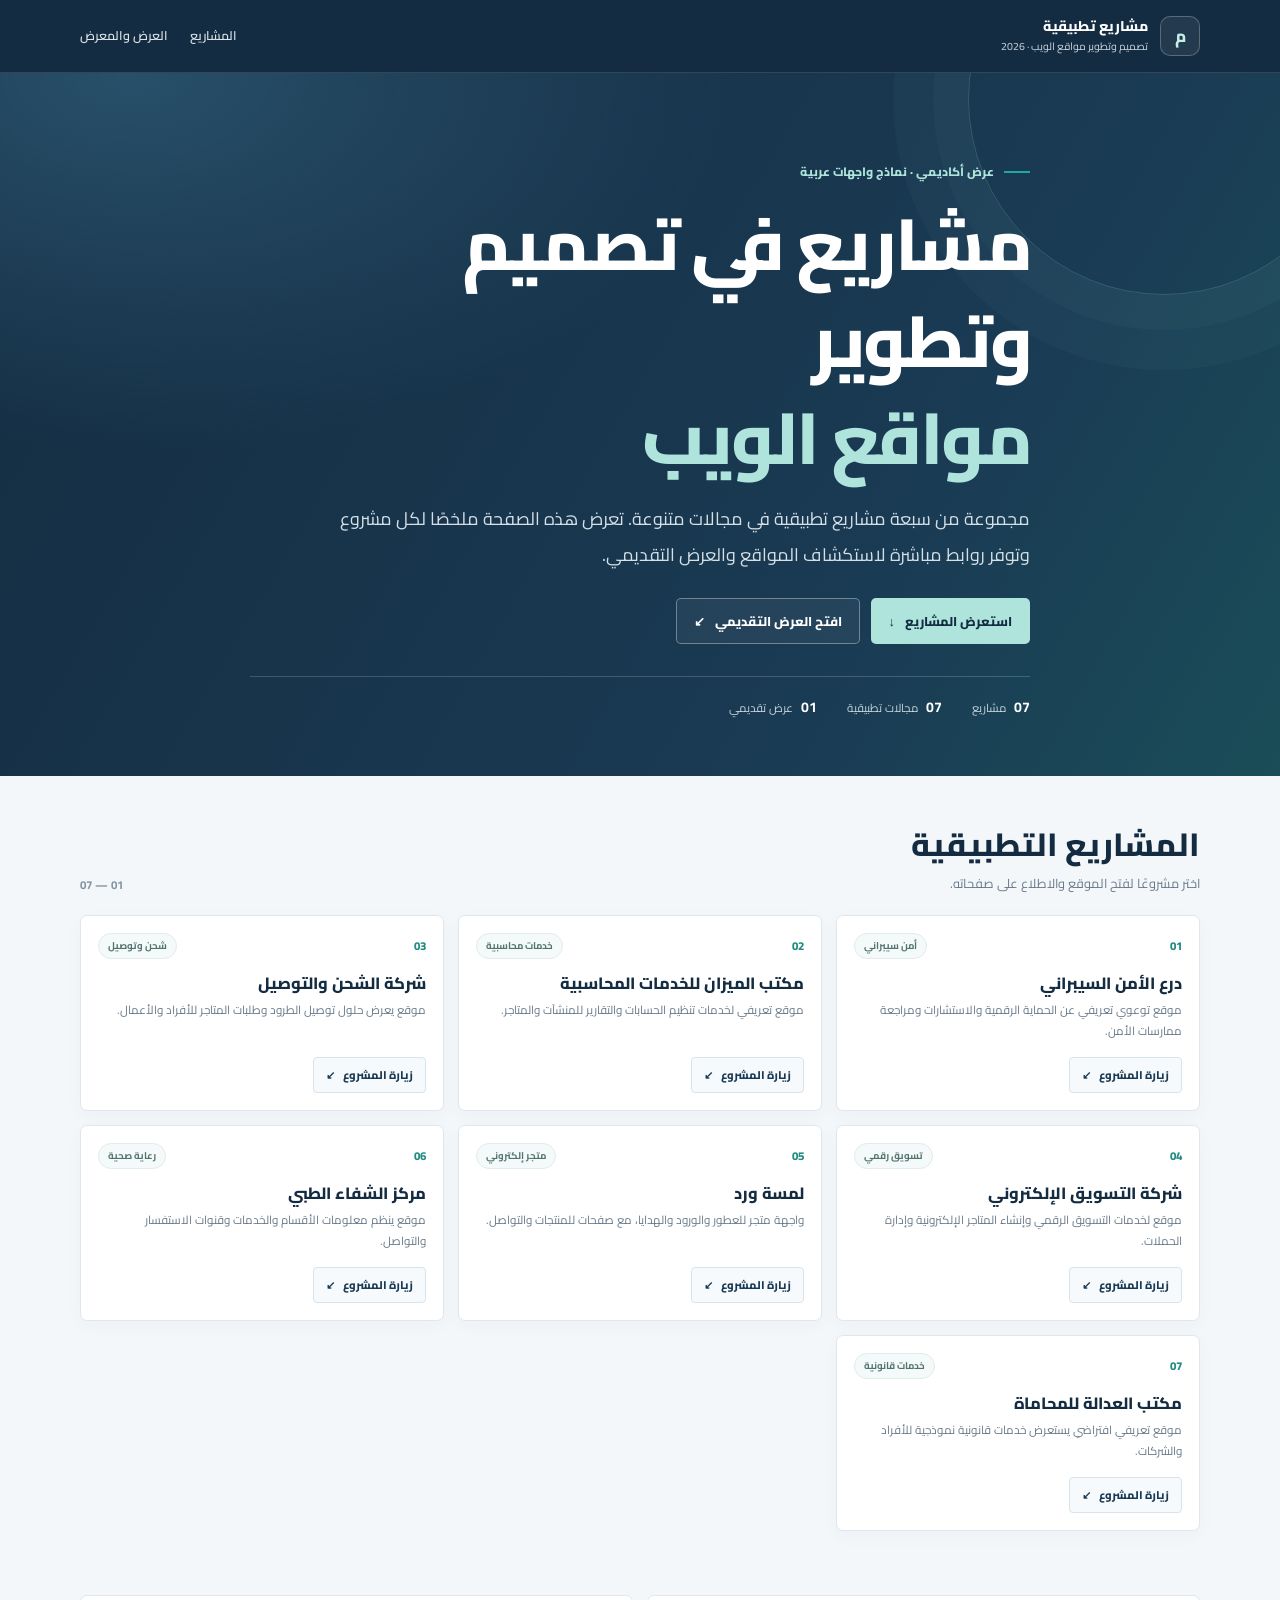
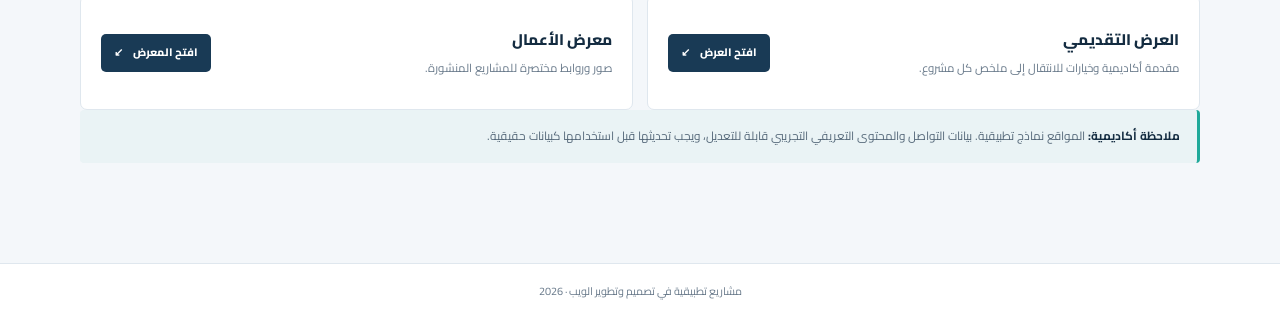
==== index.html @ 36007741 "Add files via upload new project" ====
<!doctype html>
<html lang="ar" dir="rtl">
<head>
  <meta charset="utf-8">
  <meta name="viewport" content="width=device-width, initial-scale=1">
  <meta name="theme-color" content="#142c41">
  <meta name="description" content="عرض أكاديمي لمجموعة مشاريع تطبيقية في تصميم وتطوير مواقع الويب باللغة العربية.">
  <title>مشاريع تصميم وتطوير الويب | معرض أكاديمي</title>
  <link rel="preconnect" href="https://fonts.googleapis.com">
  <link rel="preconnect" href="https://fonts.gstatic.com" crossorigin>
  <link href="https://fonts.googleapis.com/css2?family=Cairo:wght@400;500;600;700;800&display=swap" rel="stylesheet">
  <style>
    :root {
      color-scheme: light;
      --navy: #142c41;
      --blue: #193a55;
      --teal: #20a99a;
      --paper: #f4f7fa;
      --ink: #203246;
      --muted: #68798a;
      --line: #dfe7ee;
      --font: "Cairo", Tahoma, Arial, sans-serif;
    }

    * { box-sizing: border-box; }
    html { scroll-behavior: smooth; }
    body { min-width: 320px; margin: 0; color: var(--ink); background: var(--paper); font-family: var(--font); line-height: 1.8; }
    a { color: inherit; text-decoration: none; }
    .container { width: min(1120px, calc(100% - 40px)); margin-inline: auto; }

    .topbar { border-block-end: 1px solid rgb(255 255 255 / 12%); background: var(--navy); }
    .topbar-inner { display: flex; min-height: 72px; align-items: center; justify-content: space-between; gap: 20px; }
    .identity { display: flex; align-items: center; gap: 12px; color: #fff; }
    .identity-mark { display: grid; width: 40px; height: 40px; place-items: center; border: 1px solid rgb(255 255 255 / 24%); border-radius: 10px; color: #c5eee7; background: rgb(255 255 255 / 7%); font-size: 1.05rem; font-weight: 800; }
    .identity-text { display: grid; font-size: .88rem; font-weight: 800; line-height: 1.35; }
    .identity-text small { color: #bdcbd6; font-size: .66rem; font-weight: 500; }
    .top-nav { display: flex; align-items: center; gap: 22px; color: #dbe4ea; font-size: .78rem; font-weight: 600; }
    .top-nav a:hover { color: #9de2d8; }

    .hero { position: relative; overflow: hidden; padding-block: clamp(48px, 8vw, 88px) 56px; color: #fff; background: radial-gradient(ellipse at 10% 0%, #28506a 0, transparent 38%), linear-gradient(120deg, #142c41, #1a3b54 70%, #1a4d58); }
    .hero::after { position: absolute; inset-block-start: -170px; inset-inline-start: -80px; width: 390px; height: 390px; border: 1px solid rgb(164 224 215 / 20%); border-radius: 50%; box-shadow: 0 0 0 35px rgb(164 224 215 / 3%), 0 0 0 75px rgb(164 224 215 / 3%); content: ""; pointer-events: none; }
    .hero-content { position: relative; z-index: 1; max-width: 780px; }
    .eyebrow { display: flex; align-items: center; gap: 10px; margin: 0 0 12px; color: #aee4dc; font-size: .76rem; font-weight: 800; }
    .eyebrow::before { width: 26px; height: 2px; background: var(--teal); content: ""; }
    h1 { max-width: 17ch; margin: 0; color: #fff; font-size: clamp(2.2rem, 6vw, 4.5rem); font-weight: 800; letter-spacing: -.035em; line-height: 1.35; }
    h1 span { color: #aee4dc; }
    .hero-description { max-width: 700px; margin: 15px 0 0; color: #d5e0e7; font-size: clamp(.95rem, 1.5vw, 1.12rem); line-height: 2; }
    .hero-actions { display: flex; flex-wrap: wrap; gap: 11px; margin-block-start: 25px; }
    .button { display: inline-flex; min-height: 46px; align-items: center; justify-content: center; gap: 10px; padding: 9px 17px; border: 1px solid transparent; border-radius: 5px; font-size: .8rem; font-weight: 800; transition: transform 160ms ease, background-color 160ms ease, border-color 160ms ease; }
    .button:hover { transform: translateY(-2px); }
    .button-primary { color: var(--navy); background: #aee4dc; }
    .button-primary:hover { background: #c9f0eb; }
    .button-outline { border-color: rgb(255 255 255 / 35%); color: #fff; background: rgb(255 255 255 / 5%); }
    .button-outline:hover { border-color: #aee4dc; background: rgb(255 255 255 / 10%); }
    .hero-facts { display: flex; flex-wrap: wrap; gap: 10px 30px; margin-block-start: 32px; padding-block-start: 18px; border-block-start: 1px solid rgb(255 255 255 / 18%); color: #c7d5de; font-size: .72rem; }
    .hero-facts strong { margin-inline-end: 5px; color: #fff; font-size: .88rem; }

    .section { padding-block: 46px 64px; }
    .section-heading { display: flex; align-items: end; justify-content: space-between; gap: 20px; margin-block-end: 20px; }
    .section-heading h2 { margin: 0; color: var(--navy); font-size: clamp(1.45rem, 3vw, 2rem); font-weight: 800; line-height: 1.4; }
    .section-heading p { margin: 5px 0 0; color: var(--muted); font-size: .8rem; }
    .section-index { color: #8292a0; font-size: .72rem; font-weight: 700; white-space: nowrap; }
    .project-grid { display: grid; grid-template-columns: repeat(3, minmax(0, 1fr)); gap: 14px; }
    .project-card { display: flex; min-height: 176px; flex-direction: column; padding: 17px; border: 1px solid var(--line); border-radius: 7px; background: #fff; box-shadow: 0 5px 18px rgb(20 44 65 / 3%); transition: transform 180ms ease, box-shadow 180ms ease, border-color 180ms ease; }
    .project-card:hover { transform: translateY(-3px); border-color: #b9d8d4; box-shadow: 0 12px 26px rgb(20 44 65 / 9%); }
    .project-meta { display: flex; align-items: center; justify-content: space-between; gap: 10px; }
    .project-number { color: #238c81; font-size: .72rem; font-variant-numeric: tabular-nums; font-weight: 800; }
    .project-type { padding: 3px 9px; border: 1px solid #e2eceb; border-radius: 999px; color: #52746f; background: #f4faf9; font-size: .61rem; font-weight: 700; }
    .project-card h3 { margin: 12px 0 4px; color: var(--navy); font-size: 1.02rem; font-weight: 800; line-height: 1.55; }
    .project-card p { flex: 1; margin: 0 0 15px; color: var(--muted); font-size: .73rem; line-height: 1.8; }
    .project-link { display: inline-flex; min-height: 36px; align-items: center; justify-content: center; gap: 8px; align-self: flex-start; padding: 6px 12px; border: 1px solid #d7e4eb; border-radius: 4px; color: var(--blue); background: #f7fafc; font-size: .7rem; font-weight: 800; transition: color 160ms ease, background-color 160ms ease, border-color 160ms ease; }
    .project-link:hover { border-color: var(--blue); color: #fff; background: var(--blue); }

    .resources { padding-block: 0 58px; }
    .resource-grid { display: grid; grid-template-columns: repeat(2, minmax(0, 1fr)); gap: 14px; }
    .resource-card { display: flex; min-height: 115px; align-items: center; justify-content: space-between; gap: 18px; padding: 18px 20px; border: 1px solid var(--line); border-radius: 7px; background: #fff; }
    .resource-card h3 { margin: 0; color: var(--navy); font-size: .96rem; font-weight: 800; }
    .resource-card p { margin: 4px 0 0; color: var(--muted); font-size: .72rem; }
    .resource-card .button { min-height: 38px; flex: 0 0 auto; padding: 7px 12px; color: #fff; background: var(--blue); font-size: .68rem; }
    .resource-card .button:hover { background: var(--navy); }

    .academic-note { margin-block-end: 42px; padding: 15px 17px; border-inline-start: 3px solid var(--teal); border-radius: 4px; color: #556879; background: #eaf3f5; font-size: .74rem; line-height: 1.9; }
    .academic-note strong { color: var(--navy); }
    footer { padding-block: 18px; border-block-start: 1px solid var(--line); color: var(--muted); background: #fff; font-size: .68rem; text-align: center; }

    a:focus-visible { outline: 3px solid #24a999; outline-offset: 3px; }
    @media (max-width: 850px) { .project-grid { grid-template-columns: repeat(2, minmax(0, 1fr)); } }
    @media (max-width: 600px) {
      .container { width: calc(100% - 30px); }
      .topbar-inner { min-height: 64px; }
      .top-nav { gap: 12px; font-size: .68rem; }
      .top-nav a:first-child { display: none; }
      .hero { padding-block: 42px 40px; }
      .hero::after { width: 260px; height: 260px; inset-block-start: -130px; }
      .hero-actions { display: grid; grid-template-columns: 1fr 1fr; }
      .button { padding-inline: 10px; font-size: .72rem; }
      .hero-facts { gap: 8px 18px; }
      .section { padding-block: 34px 44px; }
      .section-heading { align-items: start; flex-direction: column; gap: 6px; }
      .project-grid { grid-template-columns: minmax(0, 1fr); gap: 10px; }
      .project-card { min-height: 0; }
      .project-card p { margin-block-end: 12px; }
      .resource-grid { grid-template-columns: minmax(0, 1fr); }
      .resource-card { align-items: flex-start; flex-direction: column; }
    }
    @media (prefers-reduced-motion: reduce) { *, *::before, *::after { scroll-behavior: auto !important; transition-duration: .01ms !important; } }
  </style>
</head>
<body>
  <header class="topbar">
    <div class="container topbar-inner">
      <a class="identity" href="./index.html" aria-label="الصفحة الرئيسية للمشاريع">
        <span class="identity-mark" aria-hidden="true">م</span>
        <span class="identity-text">مشاريع تطبيقية<span><small>تصميم وتطوير مواقع الويب · 2026</small></span></span>
      </a>
      <nav class="top-nav" aria-label="التنقل الرئيسي">
        <a href="#projects">المشاريع</a>
        <a href="#resources">العرض والمعرض</a>
      </nav>
    </div>
  </header>

  <main>
    <section class="hero">
      <div class="container hero-content">
        <p class="eyebrow">عرض أكاديمي · نماذج واجهات عربية</p>
        <h1>مشاريع في تصميم وتطوير<br><span>مواقع الويب</span></h1>
        <p class="hero-description">مجموعة من سبعة مشاريع تطبيقية في مجالات متنوعة. تعرض هذه الصفحة ملخصًا لكل مشروع وتوفر روابط مباشرة لاستكشاف المواقع والعرض التقديمي.</p>
        <div class="hero-actions">
          <a class="button button-primary" href="#projects">استعرض المشاريع <span aria-hidden="true">↓</span></a>
          <a class="button button-outline" href="./عرض تقديمي/index.html">افتح العرض التقديمي <span aria-hidden="true">↙</span></a>
        </div>
        <div class="hero-facts" aria-label="ملخص المحتوى">
          <span><strong>07</strong> مشاريع</span>
          <span><strong>07</strong> مجالات تطبيقية</span>
          <span><strong>01</strong> عرض تقديمي</span>
        </div>
      </div>
    </section>

    <section class="section" id="projects" aria-labelledby="projects-title">
      <div class="container">
        <div class="section-heading">
          <div><h2 id="projects-title">المشاريع التطبيقية</h2><p>اختر مشروعًا لفتح الموقع والاطلاع على صفحاته.</p></div>
          <span class="section-index">01 — 07</span>
        </div>
        <div class="project-grid">
          <article class="project-card">
            <div class="project-meta"><span class="project-number">01</span><span class="project-type">أمن سيبراني</span></div>
            <h3>درع الأمن السيبراني</h3>
            <p>موقع توعوي تعريفي عن الحماية الرقمية والاستشارات ومراجعة ممارسات الأمن.</p>
            <a class="project-link" href="./cybr%20shield/index.html">زيارة المشروع <span aria-hidden="true">↙</span></a>
          </article>
          <article class="project-card">
            <div class="project-meta"><span class="project-number">02</span><span class="project-type">خدمات محاسبية</span></div>
            <h3>مكتب الميزان للخدمات المحاسبية</h3>
            <p>موقع تعريفي لخدمات تنظيم الحسابات والتقارير للمنشآت والمتاجر.</p>
            <a class="project-link" href="./اسم%20%C2%AB%D9%85%D9%83%D8%AA%D8%A8%20%D8%A7%D9%84%D9%85%D9%8A%D8%B2%D8%A7%D9%86%20%D9%84%D9%84%D8%AE%D8%AF%D9%85%D8%A7%D8%AA%20%D8%A7%D9%84%D9%85%D8%AD%D8%A7%D8%B3%D8%A8%D9%8A%D8%A9%C2%BB/index.html">زيارة المشروع <span aria-hidden="true">↙</span></a>
          </article>
          <article class="project-card">
            <div class="project-meta"><span class="project-number">03</span><span class="project-type">شحن وتوصيل</span></div>
            <h3>شركة الشحن والتوصيل</h3>
            <p>موقع يعرض حلول توصيل الطرود وطلبات المتاجر للأفراد والأعمال.</p>
            <a class="project-link" href="./شركة%20الشحن%20و%20التوصيل/index.html">زيارة المشروع <span aria-hidden="true">↙</span></a>
          </article>
          <article class="project-card">
            <div class="project-meta"><span class="project-number">04</span><span class="project-type">تسويق رقمي</span></div>
            <h3>شركة التسويق الإلكتروني</h3>
            <p>موقع لخدمات التسويق الرقمي وإنشاء المتاجر الإلكترونية وإدارة الحملات.</p>
            <a class="project-link" href="./شركة%20تسويق%20الاكتروني/index.html">زيارة المشروع <span aria-hidden="true">↙</span></a>
          </article>
          <article class="project-card">
            <div class="project-meta"><span class="project-number">05</span><span class="project-type">متجر إلكتروني</span></div>
            <h3>لمسة ورد</h3>
            <p>واجهة متجر للعطور والورود والهدايا، مع صفحات للمنتجات والتواصل.</p>
            <a class="project-link" href="./لمسة%20ورد/index.html">زيارة المشروع <span aria-hidden="true">↙</span></a>
          </article>
          <article class="project-card">
            <div class="project-meta"><span class="project-number">06</span><span class="project-type">رعاية صحية</span></div>
            <h3>مركز الشفاء الطبي</h3>
            <p>موقع ينظم معلومات الأقسام والخدمات وقنوات الاستفسار والتواصل.</p>
            <a class="project-link" href="./مركز%20الشفاء%20الطبي/index.html">زيارة المشروع <span aria-hidden="true">↙</span></a>
          </article>
          <article class="project-card">
            <div class="project-meta"><span class="project-number">07</span><span class="project-type">خدمات قانونية</span></div>
            <h3>مكتب العدالة للمحاماة</h3>
            <p>موقع تعريفي افتراضي يستعرض خدمات قانونية نموذجية للأفراد والشركات.</p>
            <a class="project-link" href="./مكتب%20العدالة%20للمحاماة%20والاستشارات%20القانونية/index.html">زيارة المشروع <span aria-hidden="true">↙</span></a>
          </article>
        </div>
      </div>
    </section>

    <section class="resources" id="resources" aria-label="موارد العرض">
      <div class="container">
        <div class="resource-grid">
          <article class="resource-card">
            <div><h3>العرض التقديمي</h3><p>مقدمة أكاديمية وخيارات للانتقال إلى ملخص كل مشروع.</p></div>
            <a class="button" href="./عرض تقديمي/index.html">افتح العرض <span aria-hidden="true">↙</span></a>
          </article>
          <article class="resource-card">
            <div><h3>معرض الأعمال</h3><p>صور وروابط مختصرة للمشاريع المنشورة.</p></div>
            <a class="button" href="./معرض%20الاعمال/index.html">افتح المعرض <span aria-hidden="true">↙</span></a>
          </article>
        </div>
        <aside class="academic-note"><strong>ملاحظة أكاديمية:</strong> المواقع نماذج تطبيقية. بيانات التواصل والمحتوى التعريفي التجريبي قابلة للتعديل، ويجب تحديثها قبل استخدامها كبيانات حقيقية.</aside>
      </div>
    </section>
  </main>

  <footer><div class="container">مشاريع تطبيقية في تصميم وتطوير الويب · 2026</div></footer>
</body>
</html>
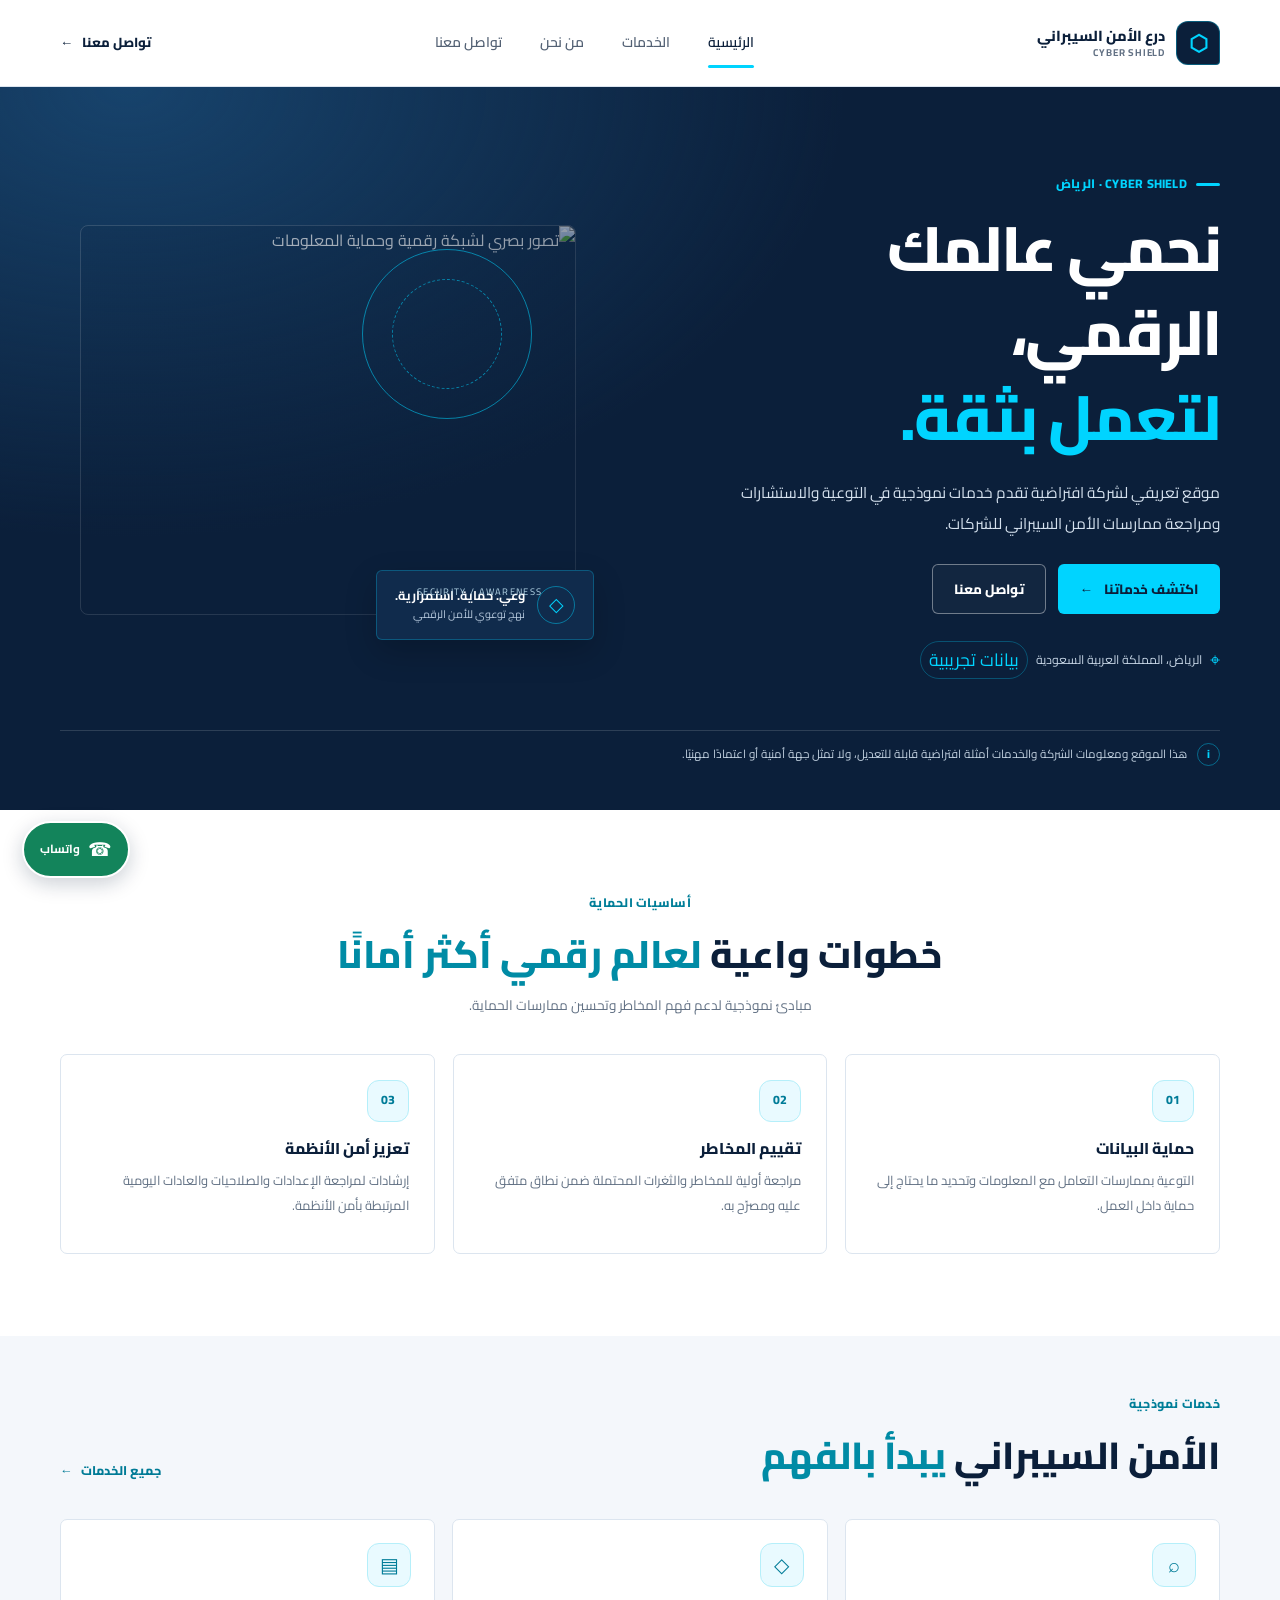
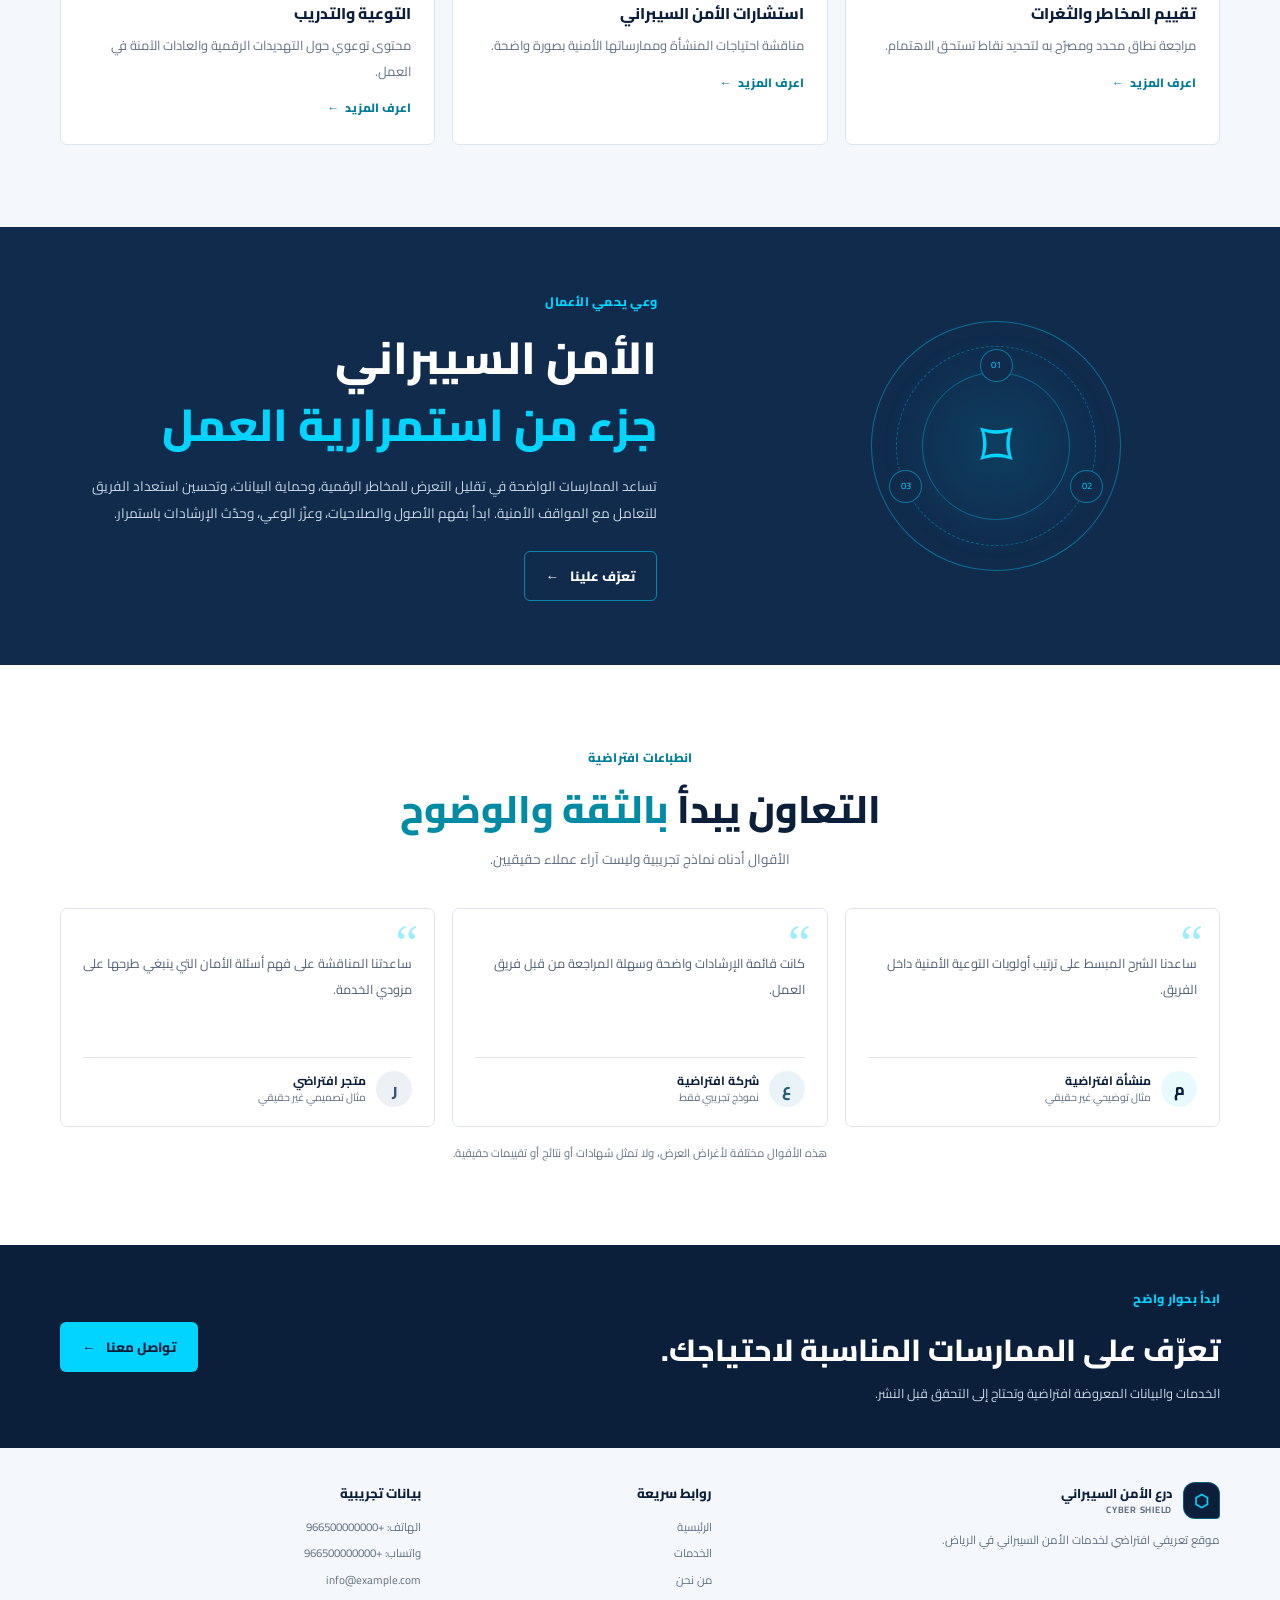
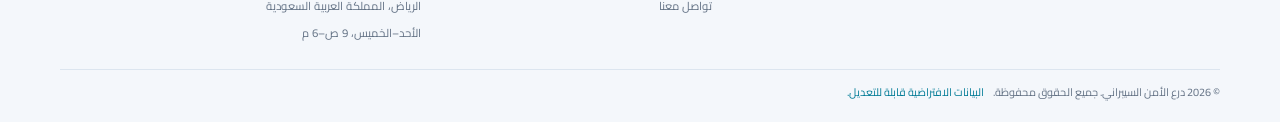
==== commit d31897c9: "Add files via upload" ====
--- a/index.html
+++ b/index.html
@@ -1,213 +1,104 @@
-<!doctype html>
-<html lang="ar" dir="rtl">
-<head>
-  <meta charset="utf-8">
-  <meta name="viewport" content="width=device-width, initial-scale=1">
-  <meta name="theme-color" content="#142c41">
-  <meta name="description" content="عرض أكاديمي لمجموعة مشاريع تطبيقية في تصميم وتطوير مواقع الويب باللغة العربية.">
-  <title>مشاريع تصميم وتطوير الويب | معرض أكاديمي</title>
-  <link rel="preconnect" href="https://fonts.googleapis.com">
-  <link rel="preconnect" href="https://fonts.gstatic.com" crossorigin>
-  <link href="https://fonts.googleapis.com/css2?family=Cairo:wght@400;500;600;700;800&display=swap" rel="stylesheet">
-  <style>
-    :root {
-      color-scheme: light;
-      --navy: #142c41;
-      --blue: #193a55;
-      --teal: #20a99a;
-      --paper: #f4f7fa;
-      --ink: #203246;
-      --muted: #68798a;
-      --line: #dfe7ee;
-      --font: "Cairo", Tahoma, Arial, sans-serif;
-    }
-
-    * { box-sizing: border-box; }
-    html { scroll-behavior: smooth; }
-    body { min-width: 320px; margin: 0; color: var(--ink); background: var(--paper); font-family: var(--font); line-height: 1.8; }
-    a { color: inherit; text-decoration: none; }
-    .container { width: min(1120px, calc(100% - 40px)); margin-inline: auto; }
-
-    .topbar { border-block-end: 1px solid rgb(255 255 255 / 12%); background: var(--navy); }
-    .topbar-inner { display: flex; min-height: 72px; align-items: center; justify-content: space-between; gap: 20px; }
-    .identity { display: flex; align-items: center; gap: 12px; color: #fff; }
-    .identity-mark { display: grid; width: 40px; height: 40px; place-items: center; border: 1px solid rgb(255 255 255 / 24%); border-radius: 10px; color: #c5eee7; background: rgb(255 255 255 / 7%); font-size: 1.05rem; font-weight: 800; }
-    .identity-text { display: grid; font-size: .88rem; font-weight: 800; line-height: 1.35; }
-    .identity-text small { color: #bdcbd6; font-size: .66rem; font-weight: 500; }
-    .top-nav { display: flex; align-items: center; gap: 22px; color: #dbe4ea; font-size: .78rem; font-weight: 600; }
-    .top-nav a:hover { color: #9de2d8; }
-
-    .hero { position: relative; overflow: hidden; padding-block: clamp(48px, 8vw, 88px) 56px; color: #fff; background: radial-gradient(ellipse at 10% 0%, #28506a 0, transparent 38%), linear-gradient(120deg, #142c41, #1a3b54 70%, #1a4d58); }
-    .hero::after { position: absolute; inset-block-start: -170px; inset-inline-start: -80px; width: 390px; height: 390px; border: 1px solid rgb(164 224 215 / 20%); border-radius: 50%; box-shadow: 0 0 0 35px rgb(164 224 215 / 3%), 0 0 0 75px rgb(164 224 215 / 3%); content: ""; pointer-events: none; }
-    .hero-content { position: relative; z-index: 1; max-width: 780px; }
-    .eyebrow { display: flex; align-items: center; gap: 10px; margin: 0 0 12px; color: #aee4dc; font-size: .76rem; font-weight: 800; }
-    .eyebrow::before { width: 26px; height: 2px; background: var(--teal); content: ""; }
-    h1 { max-width: 17ch; margin: 0; color: #fff; font-size: clamp(2.2rem, 6vw, 4.5rem); font-weight: 800; letter-spacing: -.035em; line-height: 1.35; }
-    h1 span { color: #aee4dc; }
-    .hero-description { max-width: 700px; margin: 15px 0 0; color: #d5e0e7; font-size: clamp(.95rem, 1.5vw, 1.12rem); line-height: 2; }
-    .hero-actions { display: flex; flex-wrap: wrap; gap: 11px; margin-block-start: 25px; }
-    .button { display: inline-flex; min-height: 46px; align-items: center; justify-content: center; gap: 10px; padding: 9px 17px; border: 1px solid transparent; border-radius: 5px; font-size: .8rem; font-weight: 800; transition: transform 160ms ease, background-color 160ms ease, border-color 160ms ease; }
-    .button:hover { transform: translateY(-2px); }
-    .button-primary { color: var(--navy); background: #aee4dc; }
-    .button-primary:hover { background: #c9f0eb; }
-    .button-outline { border-color: rgb(255 255 255 / 35%); color: #fff; background: rgb(255 255 255 / 5%); }
-    .button-outline:hover { border-color: #aee4dc; background: rgb(255 255 255 / 10%); }
-    .hero-facts { display: flex; flex-wrap: wrap; gap: 10px 30px; margin-block-start: 32px; padding-block-start: 18px; border-block-start: 1px solid rgb(255 255 255 / 18%); color: #c7d5de; font-size: .72rem; }
-    .hero-facts strong { margin-inline-end: 5px; color: #fff; font-size: .88rem; }
-
-    .section { padding-block: 46px 64px; }
-    .section-heading { display: flex; align-items: end; justify-content: space-between; gap: 20px; margin-block-end: 20px; }
-    .section-heading h2 { margin: 0; color: var(--navy); font-size: clamp(1.45rem, 3vw, 2rem); font-weight: 800; line-height: 1.4; }
-    .section-heading p { margin: 5px 0 0; color: var(--muted); font-size: .8rem; }
-    .section-index { color: #8292a0; font-size: .72rem; font-weight: 700; white-space: nowrap; }
-    .project-grid { display: grid; grid-template-columns: repeat(3, minmax(0, 1fr)); gap: 14px; }
-    .project-card { display: flex; min-height: 176px; flex-direction: column; padding: 17px; border: 1px solid var(--line); border-radius: 7px; background: #fff; box-shadow: 0 5px 18px rgb(20 44 65 / 3%); transition: transform 180ms ease, box-shadow 180ms ease, border-color 180ms ease; }
-    .project-card:hover { transform: translateY(-3px); border-color: #b9d8d4; box-shadow: 0 12px 26px rgb(20 44 65 / 9%); }
-    .project-meta { display: flex; align-items: center; justify-content: space-between; gap: 10px; }
-    .project-number { color: #238c81; font-size: .72rem; font-variant-numeric: tabular-nums; font-weight: 800; }
-    .project-type { padding: 3px 9px; border: 1px solid #e2eceb; border-radius: 999px; color: #52746f; background: #f4faf9; font-size: .61rem; font-weight: 700; }
-    .project-card h3 { margin: 12px 0 4px; color: var(--navy); font-size: 1.02rem; font-weight: 800; line-height: 1.55; }
-    .project-card p { flex: 1; margin: 0 0 15px; color: var(--muted); font-size: .73rem; line-height: 1.8; }
-    .project-link { display: inline-flex; min-height: 36px; align-items: center; justify-content: center; gap: 8px; align-self: flex-start; padding: 6px 12px; border: 1px solid #d7e4eb; border-radius: 4px; color: var(--blue); background: #f7fafc; font-size: .7rem; font-weight: 800; transition: color 160ms ease, background-color 160ms ease, border-color 160ms ease; }
-    .project-link:hover { border-color: var(--blue); color: #fff; background: var(--blue); }
-
-    .resources { padding-block: 0 58px; }
-    .resource-grid { display: grid; grid-template-columns: repeat(2, minmax(0, 1fr)); gap: 14px; }
-    .resource-card { display: flex; min-height: 115px; align-items: center; justify-content: space-between; gap: 18px; padding: 18px 20px; border: 1px solid var(--line); border-radius: 7px; background: #fff; }
-    .resource-card h3 { margin: 0; color: var(--navy); font-size: .96rem; font-weight: 800; }
-    .resource-card p { margin: 4px 0 0; color: var(--muted); font-size: .72rem; }
-    .resource-card .button { min-height: 38px; flex: 0 0 auto; padding: 7px 12px; color: #fff; background: var(--blue); font-size: .68rem; }
-    .resource-card .button:hover { background: var(--navy); }
-
-    .academic-note { margin-block-end: 42px; padding: 15px 17px; border-inline-start: 3px solid var(--teal); border-radius: 4px; color: #556879; background: #eaf3f5; font-size: .74rem; line-height: 1.9; }
-    .academic-note strong { color: var(--navy); }
-    footer { padding-block: 18px; border-block-start: 1px solid var(--line); color: var(--muted); background: #fff; font-size: .68rem; text-align: center; }
-
-    a:focus-visible { outline: 3px solid #24a999; outline-offset: 3px; }
-    @media (max-width: 850px) { .project-grid { grid-template-columns: repeat(2, minmax(0, 1fr)); } }
-    @media (max-width: 600px) {
-      .container { width: calc(100% - 30px); }
-      .topbar-inner { min-height: 64px; }
-      .top-nav { gap: 12px; font-size: .68rem; }
-      .top-nav a:first-child { display: none; }
-      .hero { padding-block: 42px 40px; }
-      .hero::after { width: 260px; height: 260px; inset-block-start: -130px; }
-      .hero-actions { display: grid; grid-template-columns: 1fr 1fr; }
-      .button { padding-inline: 10px; font-size: .72rem; }
-      .hero-facts { gap: 8px 18px; }
-      .section { padding-block: 34px 44px; }
-      .section-heading { align-items: start; flex-direction: column; gap: 6px; }
-      .project-grid { grid-template-columns: minmax(0, 1fr); gap: 10px; }
-      .project-card { min-height: 0; }
-      .project-card p { margin-block-end: 12px; }
-      .resource-grid { grid-template-columns: minmax(0, 1fr); }
-      .resource-card { align-items: flex-start; flex-direction: column; }
-    }
-    @media (prefers-reduced-motion: reduce) { *, *::before, *::after { scroll-behavior: auto !important; transition-duration: .01ms !important; } }
-  </style>
-</head>
-<body>
-  <header class="topbar">
-    <div class="container topbar-inner">
-      <a class="identity" href="./index.html" aria-label="الصفحة الرئيسية للمشاريع">
-        <span class="identity-mark" aria-hidden="true">م</span>
-        <span class="identity-text">مشاريع تطبيقية<span><small>تصميم وتطوير مواقع الويب · 2026</small></span></span>
-      </a>
-      <nav class="top-nav" aria-label="التنقل الرئيسي">
-        <a href="#projects">المشاريع</a>
-        <a href="#resources">العرض والمعرض</a>
-      </nav>
-    </div>
-  </header>
-
-  <main>
-    <section class="hero">
-      <div class="container hero-content">
-        <p class="eyebrow">عرض أكاديمي · نماذج واجهات عربية</p>
-        <h1>مشاريع في تصميم وتطوير<br><span>مواقع الويب</span></h1>
-        <p class="hero-description">مجموعة من سبعة مشاريع تطبيقية في مجالات متنوعة. تعرض هذه الصفحة ملخصًا لكل مشروع وتوفر روابط مباشرة لاستكشاف المواقع والعرض التقديمي.</p>
-        <div class="hero-actions">
-          <a class="button button-primary" href="#projects">استعرض المشاريع <span aria-hidden="true">↓</span></a>
-          <a class="button button-outline" href="./عرض تقديمي/index.html">افتح العرض التقديمي <span aria-hidden="true">↙</span></a>
-        </div>
-        <div class="hero-facts" aria-label="ملخص المحتوى">
-          <span><strong>07</strong> مشاريع</span>
-          <span><strong>07</strong> مجالات تطبيقية</span>
-          <span><strong>01</strong> عرض تقديمي</span>
-        </div>
-      </div>
-    </section>
-
-    <section class="section" id="projects" aria-labelledby="projects-title">
-      <div class="container">
-        <div class="section-heading">
-          <div><h2 id="projects-title">المشاريع التطبيقية</h2><p>اختر مشروعًا لفتح الموقع والاطلاع على صفحاته.</p></div>
-          <span class="section-index">01 — 07</span>
-        </div>
-        <div class="project-grid">
-          <article class="project-card">
-            <div class="project-meta"><span class="project-number">01</span><span class="project-type">أمن سيبراني</span></div>
-            <h3>درع الأمن السيبراني</h3>
-            <p>موقع توعوي تعريفي عن الحماية الرقمية والاستشارات ومراجعة ممارسات الأمن.</p>
-            <a class="project-link" href="./cybr%20shield/index.html">زيارة المشروع <span aria-hidden="true">↙</span></a>
-          </article>
-          <article class="project-card">
-            <div class="project-meta"><span class="project-number">02</span><span class="project-type">خدمات محاسبية</span></div>
-            <h3>مكتب الميزان للخدمات المحاسبية</h3>
-            <p>موقع تعريفي لخدمات تنظيم الحسابات والتقارير للمنشآت والمتاجر.</p>
-            <a class="project-link" href="./اسم%20%C2%AB%D9%85%D9%83%D8%AA%D8%A8%20%D8%A7%D9%84%D9%85%D9%8A%D8%B2%D8%A7%D9%86%20%D9%84%D9%84%D8%AE%D8%AF%D9%85%D8%A7%D8%AA%20%D8%A7%D9%84%D9%85%D8%AD%D8%A7%D8%B3%D8%A8%D9%8A%D8%A9%C2%BB/index.html">زيارة المشروع <span aria-hidden="true">↙</span></a>
-          </article>
-          <article class="project-card">
-            <div class="project-meta"><span class="project-number">03</span><span class="project-type">شحن وتوصيل</span></div>
-            <h3>شركة الشحن والتوصيل</h3>
-            <p>موقع يعرض حلول توصيل الطرود وطلبات المتاجر للأفراد والأعمال.</p>
-            <a class="project-link" href="./شركة%20الشحن%20و%20التوصيل/index.html">زيارة المشروع <span aria-hidden="true">↙</span></a>
-          </article>
-          <article class="project-card">
-            <div class="project-meta"><span class="project-number">04</span><span class="project-type">تسويق رقمي</span></div>
-            <h3>شركة التسويق الإلكتروني</h3>
-            <p>موقع لخدمات التسويق الرقمي وإنشاء المتاجر الإلكترونية وإدارة الحملات.</p>
-            <a class="project-link" href="./شركة%20تسويق%20الاكتروني/index.html">زيارة المشروع <span aria-hidden="true">↙</span></a>
-          </article>
-          <article class="project-card">
-            <div class="project-meta"><span class="project-number">05</span><span class="project-type">متجر إلكتروني</span></div>
-            <h3>لمسة ورد</h3>
-            <p>واجهة متجر للعطور والورود والهدايا، مع صفحات للمنتجات والتواصل.</p>
-            <a class="project-link" href="./لمسة%20ورد/index.html">زيارة المشروع <span aria-hidden="true">↙</span></a>
-          </article>
-          <article class="project-card">
-            <div class="project-meta"><span class="project-number">06</span><span class="project-type">رعاية صحية</span></div>
-            <h3>مركز الشفاء الطبي</h3>
-            <p>موقع ينظم معلومات الأقسام والخدمات وقنوات الاستفسار والتواصل.</p>
-            <a class="project-link" href="./مركز%20الشفاء%20الطبي/index.html">زيارة المشروع <span aria-hidden="true">↙</span></a>
-          </article>
-          <article class="project-card">
-            <div class="project-meta"><span class="project-number">07</span><span class="project-type">خدمات قانونية</span></div>
-            <h3>مكتب العدالة للمحاماة</h3>
-            <p>موقع تعريفي افتراضي يستعرض خدمات قانونية نموذجية للأفراد والشركات.</p>
-            <a class="project-link" href="./مكتب%20العدالة%20للمحاماة%20والاستشارات%20القانونية/index.html">زيارة المشروع <span aria-hidden="true">↙</span></a>
-          </article>
-        </div>
-      </div>
-    </section>
-
-    <section class="resources" id="resources" aria-label="موارد العرض">
-      <div class="container">
-        <div class="resource-grid">
-          <article class="resource-card">
-            <div><h3>العرض التقديمي</h3><p>مقدمة أكاديمية وخيارات للانتقال إلى ملخص كل مشروع.</p></div>
-            <a class="button" href="./عرض تقديمي/index.html">افتح العرض <span aria-hidden="true">↙</span></a>
-          </article>
-          <article class="resource-card">
-            <div><h3>معرض الأعمال</h3><p>صور وروابط مختصرة للمشاريع المنشورة.</p></div>
-            <a class="button" href="./معرض%20الاعمال/index.html">افتح المعرض <span aria-hidden="true">↙</span></a>
-          </article>
-        </div>
-        <aside class="academic-note"><strong>ملاحظة أكاديمية:</strong> المواقع نماذج تطبيقية. بيانات التواصل والمحتوى التعريفي التجريبي قابلة للتعديل، ويجب تحديثها قبل استخدامها كبيانات حقيقية.</aside>
-      </div>
-    </section>
-  </main>
-
-  <footer><div class="container">مشاريع تطبيقية في تصميم وتطوير الويب · 2026</div></footer>
-</body>
-</html>
+<!doctype html>
+<html lang="ar" dir="rtl">
+<head>
+  <meta charset="utf-8">
+  <meta name="viewport" content="width=device-width, initial-scale=1">
+  <meta name="theme-color" content="#0B1F3A">
+  <meta name="description" content="درع الأمن السيبراني — موقع تعريفي تجريبي لخدمات التوعية والاستشارات الأمنية في الرياض.">
+  <title>الرئيسية | درع الأمن السيبراني</title>
+  <link rel="preconnect" href="https://fonts.googleapis.com">
+  <link rel="preconnect" href="https://fonts.gstatic.com" crossorigin>
+  <link href="https://fonts.googleapis.com/css2?family=Cairo:wght@400;500;600;700;800&display=swap" rel="stylesheet">
+  <link rel="stylesheet" href="style.css">
+</head>
+<body>
+  <header class="site-header">
+    <div class="container header-inner">
+      <a class="brand" href="index.html" aria-label="درع الأمن السيبراني - الرئيسية">
+        <span class="brand-mark" aria-hidden="true">⬡</span>
+        <span class="brand-name">درع الأمن السيبراني<span>CYBER SHIELD</span></span>
+      </a>
+      <nav class="main-nav" aria-label="التنقل الرئيسي">
+        <a class="active" href="index.html" aria-current="page">الرئيسية</a>
+        <a href="services.html">الخدمات</a>
+        <a href="about.html">من نحن</a>
+        <a href="contact.html">تواصل معنا</a>
+      </nav>
+      <a class="header-cta" href="contact.html">تواصل معنا <span aria-hidden="true">←</span></a>
+    </div>
+  </header>
+  <main>
+    <section class="hero">
+      <div class="container hero-grid">
+        <div class="hero-copy">
+          <p class="eyebrow"><span></span> CYBER SHIELD · الرياض</p>
+          <h1>نحمي عالمك الرقمي،<br><span>لتعمل بثقة.</span></h1>
+          <p class="hero-lead">موقع تعريفي لشركة افتراضية تقدم خدمات نموذجية في التوعية والاستشارات ومراجعة ممارسات الأمن السيبراني للشركات.</p>
+          <div class="hero-actions">
+            <a class="button button-primary" href="services.html">اكتشف خدماتنا <span aria-hidden="true">←</span></a>
+            <a class="button button-outline" href="contact.html">تواصل معنا</a>
+          </div>
+          <p class="location-note"><span aria-hidden="true">⌖</span> الرياض، المملكة العربية السعودية <span class="demo-tag">بيانات تجريبية</span></p>
+        </div>
+        <div class="hero-visual">
+          <img src="https://images.unsplash.com/photo-1550751827-4bd374c3f58b?auto=format&amp;fit=crop&amp;w=1100&amp;q=85" alt="تصور بصري لشبكة رقمية وحماية المعلومات" fetchpriority="high">
+          <div class="security-orbit orbit-one" aria-hidden="true"></div>
+          <div class="security-orbit orbit-two" aria-hidden="true"></div>
+          <div class="shield-card"><span class="shield-icon" aria-hidden="true">◇</span><span><strong>وعي. حماية. استمرارية.</strong><small>نهج توعوي للأمن الرقمي</small></span></div>
+          <span class="visual-label">SECURITY / AWARENESS</span>
+        </div>
+      </div>
+      <div class="container demo-notice"><span aria-hidden="true">i</span><p>هذا الموقع ومعلومات الشركة والخدمات أمثلة افتراضية قابلة للتعديل، ولا تمثل جهة أمنية أو اعتمادًا مهنيًا.</p></div>
+    </section>
+
+    <section class="section benefits-section">
+      <div class="container">
+        <div class="section-heading centered"><p class="eyebrow">أساسيات الحماية</p><h2>خطوات واعية <span>لعالم رقمي أكثر أمانًا</span></h2><p>مبادئ نموذجية لدعم فهم المخاطر وتحسين ممارسات الحماية.</p></div>
+        <div class="benefit-grid">
+          <article class="benefit-card"><span class="feature-icon" aria-hidden="true">01</span><h3>حماية البيانات</h3><p>التوعية بممارسات التعامل مع المعلومات وتحديد ما يحتاج إلى حماية داخل العمل.</p></article>
+          <article class="benefit-card"><span class="feature-icon" aria-hidden="true">02</span><h3>تقييم المخاطر</h3><p>مراجعة أولية للمخاطر والثغرات المحتملة ضمن نطاق متفق عليه ومصرّح به.</p></article>
+          <article class="benefit-card"><span class="feature-icon" aria-hidden="true">03</span><h3>تعزيز أمن الأنظمة</h3><p>إرشادات لمراجعة الإعدادات والصلاحيات والعادات اليومية المرتبطة بأمن الأنظمة.</p></article>
+        </div>
+      </div>
+    </section>
+
+    <section class="section services-preview">
+      <div class="container">
+        <div class="section-heading split-heading"><div><p class="eyebrow">خدمات نموذجية</p><h2>الأمن السيبراني <span>يبدأ بالفهم</span></h2></div><a class="text-link" href="services.html">جميع الخدمات <span aria-hidden="true">←</span></a></div>
+        <div class="preview-grid">
+          <article class="preview-card"><span class="preview-icon" aria-hidden="true">⌕</span><h3>تقييم المخاطر والثغرات</h3><p>مراجعة نطاق محدد ومصرّح به لتحديد نقاط تستحق الاهتمام.</p><a href="services.html">اعرف المزيد <span aria-hidden="true">←</span></a></article>
+          <article class="preview-card"><span class="preview-icon" aria-hidden="true">◇</span><h3>استشارات الأمن السيبراني</h3><p>مناقشة احتياجات المنشأة وممارساتها الأمنية بصورة واضحة.</p><a href="services.html">اعرف المزيد <span aria-hidden="true">←</span></a></article>
+          <article class="preview-card"><span class="preview-icon" aria-hidden="true">▤</span><h3>التوعية والتدريب</h3><p>محتوى توعوي حول التهديدات الرقمية والعادات الآمنة في العمل.</p><a href="services.html">اعرف المزيد <span aria-hidden="true">←</span></a></article>
+        </div>
+      </div>
+    </section>
+
+    <section class="awareness-section">
+      <div class="container awareness-grid">
+        <div class="awareness-symbol" aria-hidden="true"><span>01</span><span>02</span><span>03</span><i>⌑</i></div>
+        <div><p class="eyebrow">وعي يحمي الأعمال</p><h2>الأمن السيبراني<br><span>جزء من استمرارية العمل</span></h2><p>تساعد الممارسات الواضحة في تقليل التعرض للمخاطر الرقمية، وحماية البيانات، وتحسين استعداد الفريق للتعامل مع المواقف الأمنية. ابدأ بفهم الأصول والصلاحيات، وعزّز الوعي، وحدّث الإرشادات باستمرار.</p><a class="button button-outline-light" href="about.html">تعرّف علينا <span aria-hidden="true">←</span></a></div>
+      </div>
+    </section>
+
+    <section class="section testimonials-section">
+      <div class="container">
+        <div class="section-heading centered"><p class="eyebrow">انطباعات افتراضية</p><h2>التعاون يبدأ <span>بالثقة والوضوح</span></h2><p>الأقوال أدناه نماذج تجريبية وليست آراء عملاء حقيقيين.</p></div>
+        <div class="testimonial-grid">
+          <article class="quote-card"><span class="quote-mark" aria-hidden="true">“</span><blockquote>ساعدنا الشرح المبسط على ترتيب أولويات التوعية الأمنية داخل الفريق.</blockquote><div class="quote-author"><span class="avatar">م</span><span><strong>منشأة افتراضية</strong><small>مثال توضيحي غير حقيقي</small></span></div></article>
+          <article class="quote-card"><span class="quote-mark" aria-hidden="true">“</span><blockquote>كانت قائمة الإرشادات واضحة وسهلة المراجعة من قبل فريق العمل.</blockquote><div class="quote-author"><span class="avatar avatar-alt">ع</span><span><strong>شركة افتراضية</strong><small>نموذج تجريبي فقط</small></span></div></article>
+          <article class="quote-card"><span class="quote-mark" aria-hidden="true">“</span><blockquote>ساعدتنا المناقشة على فهم أسئلة الأمان التي ينبغي طرحها على مزودي الخدمة.</blockquote><div class="quote-author"><span class="avatar avatar-third">ر</span><span><strong>متجر افتراضي</strong><small>مثال تصميمي غير حقيقي</small></span></div></article>
+        </div>
+        <p class="sample-note">هذه الأقوال مختلقة لأغراض العرض، ولا تمثل شهادات أو نتائج أو تقييمات حقيقية.</p>
+      </div>
+    </section>
+    <section class="cta-section"><div class="container cta-inner"><div><p class="eyebrow">ابدأ بحوار واضح</p><h2>تعرّف على الممارسات المناسبة لاحتياجك.</h2><p>الخدمات والبيانات المعروضة افتراضية وتحتاج إلى التحقق قبل النشر.</p></div><a class="button button-light" href="contact.html">تواصل معنا <span aria-hidden="true">←</span></a></div></section>
+  </main>
+  <footer class="site-footer"><div class="container footer-grid">
+    <div><a class="brand brand-footer" href="index.html"><span class="brand-mark" aria-hidden="true">⬡</span><span class="brand-name">درع الأمن السيبراني<span>CYBER SHIELD</span></span></a><p class="footer-description">موقع تعريفي افتراضي لخدمات الأمن السيبراني في الرياض.</p></div>
+    <div class="footer-links"><h2>روابط سريعة</h2><a href="index.html">الرئيسية</a><a href="services.html">الخدمات</a><a href="about.html">من نحن</a><a href="contact.html">تواصل معنا</a></div>
+    <div class="footer-contact"><h2>بيانات تجريبية</h2><a href="tel:+966500000000">الهاتف: +966500000000</a><a href="https://wa.me/966500000000" target="_blank" rel="noopener noreferrer">واتساب: +966500000000</a><a href="mailto:info@example.com">info@example.com</a><p>الرياض، المملكة العربية السعودية</p><p>الأحد–الخميس، 9 ص–6 م</p></div>
+    <small class="copyright">© 2026 درع الأمن السيبراني. جميع الحقوق محفوظة. <span>البيانات الافتراضية قابلة للتعديل.</span></small>
+  </div></footer>
+  <a class="whatsapp-float" href="https://wa.me/966500000000?text=%D9%85%D8%B1%D8%AD%D8%A8%D8%A7%D9%8B%D8%8C%20%D8%A3%D8%B1%D8%BA%D8%A8%20%D9%81%D9%8A%20%D8%A7%D9%84%D8%A7%D8%B3%D8%AA%D9%81%D8%B3%D8%A7%D8%B1%20%D8%B9%D9%86%20%D8%AE%D8%AF%D9%85%D8%A7%D8%AA%20%D8%A7%D9%84%D8%A3%D9%85%D9%86%20%D8%A7%D9%84%D8%B3%D9%8A%D8%A8%D8%B1%D8%A7%D9%86%D9%8A" target="_blank" rel="noopener noreferrer" aria-label="واتساب تجريبي؛ استبدل الرقم برقم حقيقي قبل النشر"><span aria-hidden="true">☎</span><span class="whatsapp-label">واتساب</span></a>
+</body>
+</html>
--- a/style.css
+++ b/style.css
@@ -0,0 +1,282 @@
+:root {
+  color-scheme: light;
+  --color-primary: #0B1F3A;
+  --color-primary-light: #17375d;
+  --color-secondary: #00D4FF;
+  --color-background: #F4F7FB;
+  --color-text: #182230;
+  --color-muted: #627184;
+  --color-border: #DCE5EF;
+  --color-card: #FFFFFF;
+  --font-family: "Cairo", "Tahoma", sans-serif;
+}
+
+* { box-sizing: border-box; }
+html { scroll-behavior: smooth; }
+body { margin: 0; color: var(--color-text); background: #fff; font-family: var(--font-family); font-size: 1rem; line-height: 1.8; }
+a { color: inherit; text-decoration: none; }
+img { display: block; max-inline-size: 100%; }
+.container { inline-size: min(1160px, calc(100% - 48px)); margin-inline: auto; }
+
+.site-header { position: relative; z-index: 5; background: #fff; border-block-end: 1px solid var(--color-border); }
+.header-inner { display: flex; min-block-size: 86px; align-items: center; justify-content: space-between; gap: 28px; }
+.brand { display: inline-flex; flex: 0 0 auto; align-items: center; gap: 11px; }
+.brand-mark { display: grid; inline-size: 44px; block-size: 44px; place-items: center; border: 1px solid #00d4ff55; border-radius: 12px 12px 4px 12px; color: var(--color-secondary); background: var(--color-primary); font-size: 1.35rem; font-weight: 800; }
+.brand-name { display: flex; flex-direction: column; color: var(--color-primary); font-size: .91rem; font-weight: 800; line-height: 1.4; }
+.brand-name span { color: var(--color-muted); font-size: .62rem; font-weight: 700; letter-spacing: .08em; direction: ltr; text-align: right; }
+.main-nav { display: flex; align-items: center; gap: clamp(18px, 3vw, 38px); }
+.main-nav a { position: relative; padding-block: 28px; color: #536174; font-size: .87rem; font-weight: 600; transition: color .2s ease; }
+.main-nav a:hover, .main-nav a.active { color: var(--color-primary); }
+.main-nav a.active::after { position: absolute; inset-inline: 0; inset-block-end: 16px; block-size: 3px; border-radius: 3px; background: var(--color-secondary); content: ""; }
+.header-cta { display: inline-flex; align-items: center; gap: 9px; color: var(--color-primary); font-size: .82rem; font-weight: 800; }
+.header-cta span, .button span, .text-link span, .preview-card a span { transition: transform .2s ease; }
+.header-cta:hover span, .button:hover span, .text-link:hover span, .preview-card a:hover span { transform: translateX(-4px); }
+
+.hero { overflow: hidden; padding-block: 76px 32px; color: #fff; background: radial-gradient(ellipse at 10% 0%, #17436c 0%, transparent 44%), var(--color-primary); }
+.hero-grid { display: grid; grid-template-columns: 1fr .95fr; align-items: center; gap: clamp(48px, 8vw, 100px); }
+.hero-copy { padding-block: 10px; }
+.eyebrow { display: flex; align-items: center; gap: 9px; margin: 0 0 12px; color: #007e98; font-size: .77rem; font-weight: 800; letter-spacing: .02em; }
+.eyebrow > span { inline-size: 24px; block-size: 3px; border-radius: 3px; background: var(--color-secondary); }
+.hero .eyebrow, .awareness-section .eyebrow, .cta-section .eyebrow, .contact-panel .eyebrow { color: var(--color-secondary); }
+.hero h1, .page-hero h1 { margin: 0; color: var(--color-primary); font-size: clamp(2.35rem, 5vw, 3.9rem); font-weight: 800; line-height: 1.35; letter-spacing: -.035em; }
+.hero h1 { color: #fff; }
+.hero h1 span { color: var(--color-secondary); }
+.hero-lead { max-inline-size: 530px; margin: 18px 0 25px; color: #d5e1ee; font-size: .96rem; line-height: 2; }
+.hero-actions { display: flex; flex-wrap: wrap; align-items: center; gap: 12px; }
+.button { display: inline-flex; min-block-size: 50px; align-items: center; justify-content: center; gap: 11px; padding-inline: 21px; border: 1px solid transparent; border-radius: 6px; font-size: .84rem; font-weight: 800; transition: background .2s ease, color .2s ease, border-color .2s ease, transform .2s ease; }
+.button-primary { color: var(--color-primary); background: var(--color-secondary); }
+.button-primary:hover { transform: translateY(-2px); background: #67e6ff; }
+.button-outline { border-color: #ffffff65; color: #fff; background: #ffffff08; }
+.button-outline:hover { border-color: var(--color-secondary); color: var(--color-secondary); }
+.location-note { display: flex; align-items: center; flex-wrap: wrap; gap: 8px; margin-block-start: 27px; color: #c5d4e4; font-size: .77rem; }
+.location-note > span { color: var(--color-secondary); font-size: 1.1rem; }
+.demo-tag { padding: 2px 8px; border: 1px solid #00d4ff48; border-radius: 20px; color: var(--color-secondary); font-size: .67rem; }
+.hero-visual { position: relative; isolation: isolate; min-block-size: 415px; padding: 0 0 22px 20px; }
+.hero-visual > img { position: relative; z-index: 1; inline-size: 100%; block-size: 390px; border: 1px solid #ffffff35; border-radius: 8px; object-fit: cover; opacity: .78; }
+.hero-visual::after { position: absolute; z-index: 1; inset: 0 0 22px 20px; border-radius: 8px; background: linear-gradient(135deg, #0b1f3a1c, #0b1f3a72); content: ""; pointer-events: none; }
+.security-orbit { position: absolute; z-index: 2; border: 1px solid #00d4ff88; border-radius: 50%; pointer-events: none; }
+.orbit-one { inset-block-start: 24px; inset-inline-start: 44px; inline-size: 170px; block-size: 170px; }
+.orbit-two { inset-block-start: 54px; inset-inline-start: 74px; inline-size: 110px; block-size: 110px; border-style: dashed; }
+.shield-card { position: absolute; z-index: 3; inset-inline-start: -18px; inset-block-end: 0; display: flex; align-items: center; gap: 12px; padding: 15px 18px; border: 1px solid #00d4ff45; border-radius: 6px; color: #fff; background: #102b4c; box-shadow: 0 12px 32px #0003; }
+.shield-icon { display: grid; inline-size: 38px; block-size: 38px; place-items: center; border: 1px solid #00d4ff75; border-radius: 50%; color: var(--color-secondary); font-size: 1.2rem; }
+.shield-card > span:last-child { display: flex; flex-direction: column; line-height: 1.6; }
+.shield-card strong { font-size: .79rem; }
+.shield-card small { color: #b5c8dc; font-size: .68rem; }
+.visual-label { position: absolute; z-index: 3; inset-inline-end: 34px; inset-block-end: 40px; color: #b6d7e8; font-size: .59rem; letter-spacing: .14em; direction: ltr; }
+.demo-notice { display: flex; align-items: center; gap: 10px; margin-block-start: 29px; padding-block: 12px; border-block-start: 1px solid #ffffff24; color: #c1d0df; font-size: .73rem; }
+.demo-notice > span, .demo-banner > span { display: grid; inline-size: 23px; block-size: 23px; flex: 0 0 auto; place-items: center; border: 1px solid #00d4ff68; border-radius: 50%; color: var(--color-secondary); font-weight: 800; }
+.demo-notice p { margin: 0; }
+
+.section { padding-block: 82px; }
+.section-heading { margin-block-end: 36px; }
+.section-heading.centered { max-inline-size: 700px; margin-inline: auto; text-align: center; }
+.section-heading.centered .eyebrow { justify-content: center; }
+.section-heading h2, .about-copy h2, .contact-copy h2, .form-panel h2 { margin: 0; color: var(--color-primary); font-size: clamp(1.8rem, 3vw, 2.4rem); font-weight: 800; line-height: 1.5; }
+.section-heading h2 span, .about-copy h2 span, .contact-copy h2 span, .form-panel h2 span { color: #008ba5; }
+.section-heading > p:last-child { margin: 9px 0 0; color: var(--color-muted); font-size: .85rem; }
+.benefit-grid { display: grid; grid-template-columns: repeat(3, 1fr); gap: 18px; }
+.benefit-card { min-block-size: 200px; padding: 25px; border: 1px solid var(--color-border); border-radius: 7px; background: #fff; transition: transform .22s ease, box-shadow .22s ease; }
+.benefit-card:hover, .preview-card:hover, .service-card:hover { transform: translateY(-4px); box-shadow: 0 14px 32px #0b1f3a12; }
+.feature-icon { display: inline-grid; inline-size: 42px; block-size: 42px; place-items: center; border: 1px solid #b5effa; border-radius: 12px; color: #007c98; background: #e9faff; font-size: .77rem; font-weight: 800; }
+.benefit-card h3, .preview-card h3, .service-card h3, .value-card h3 { margin: 13px 0 5px; color: var(--color-primary); font-size: .98rem; font-weight: 800; }
+.benefit-card p, .preview-card p, .service-card p, .value-card p { margin: 0; color: var(--color-muted); font-size: .81rem; line-height: 1.95; }
+
+.services-preview { padding-block-start: 57px; background: var(--color-background); }
+.split-heading { display: flex; align-items: end; justify-content: space-between; gap: 35px; }
+.split-heading h2 { margin: 0; color: var(--color-primary); font-size: clamp(1.8rem, 3vw, 2.35rem); font-weight: 800; }
+.split-heading h2 span { color: #008ba5; }
+.text-link { display: inline-flex; flex: 0 0 auto; align-items: center; gap: 8px; color: #007b96; font-size: .79rem; font-weight: 800; }
+.preview-grid { display: grid; grid-template-columns: repeat(3, 1fr); gap: 17px; }
+.preview-card { min-block-size: 225px; padding: 23px; border: 1px solid var(--color-border); border-radius: 7px; background: #fff; transition: transform .22s ease, box-shadow .22s ease; }
+.preview-icon { display: grid; inline-size: 44px; block-size: 44px; place-items: center; border: 1px solid #b5effa; border-radius: 12px; color: #007c98; background: #e9faff; font-size: 1.25rem; }
+.preview-card a { display: inline-flex; align-items: center; gap: 6px; margin-block-start: 13px; color: #007b96; font-size: .75rem; font-weight: 800; }
+
+.awareness-section { padding-block: 64px; color: #fff; background: #102b4c; }
+.awareness-grid { display: grid; grid-template-columns: .75fr 1fr; align-items: center; gap: clamp(50px, 9vw, 120px); }
+.awareness-section h2 { margin: 0; color: #fff; font-size: clamp(1.9rem, 3.5vw, 2.8rem); font-weight: 800; line-height: 1.5; }
+.awareness-section h2 span { color: var(--color-secondary); }
+.awareness-section > .container > div > p:not(.eyebrow) { max-inline-size: 590px; color: #c8d7e7; font-size: .85rem; line-height: 2; }
+.button-outline-light { margin-block-start: 10px; border-color: #00d4ff8c; color: #fff; }
+.button-outline-light:hover { color: var(--color-secondary); background: #00d4ff10; }
+.awareness-symbol { position: relative; display: grid; inline-size: 250px; block-size: 250px; place-items: center; justify-self: center; border: 1px solid #00d4ff66; border-radius: 50%; background: radial-gradient(circle, #00d4ff1d, transparent 65%); }
+.awareness-symbol::before, .awareness-symbol::after { position: absolute; inset: 24px; border: 1px dashed #00d4ff58; border-radius: 50%; content: ""; }
+.awareness-symbol::after { inset: 50px; border-style: solid; }
+.awareness-symbol > span { position: absolute; z-index: 1; display: grid; inline-size: 33px; block-size: 33px; place-items: center; border: 1px solid #00d4ff77; border-radius: 50%; color: var(--color-secondary); background: #102b4c; font-size: .58rem; }
+.awareness-symbol > span:nth-child(1) { inset-block-start: 27px; }
+.awareness-symbol > span:nth-child(2) { inset-inline-start: 17px; inset-block-end: 67px; }
+.awareness-symbol > span:nth-child(3) { inset-inline-end: 17px; inset-block-end: 67px; }
+.awareness-symbol i { position: relative; z-index: 1; color: var(--color-secondary); font-size: 4rem; font-style: normal; }
+
+.testimonials-section { background: #fff; }
+.testimonial-grid { display: grid; grid-template-columns: repeat(3, 1fr); gap: 17px; }
+.quote-card { position: relative; padding: 24px 22px 19px; border: 1px solid var(--color-border); border-radius: 7px; background: #fff; }
+.quote-mark { position: absolute; inset-block-start: 8px; inset-inline-start: 16px; color: #9ceeff; font-family: Georgia, serif; font-size: 3.2rem; line-height: 1; }
+.quote-card blockquote { position: relative; min-block-size: 88px; margin: 18px 0; color: #506074; font-size: .8rem; line-height: 2; }
+.quote-author { display: flex; align-items: center; gap: 10px; padding-block-start: 13px; border-block-start: 1px solid var(--color-border); }
+.avatar { display: grid; inline-size: 36px; block-size: 36px; flex: 0 0 auto; place-items: center; border-radius: 50%; color: var(--color-primary); background: #e9faff; font-weight: 800; }
+.avatar-alt { color: #266176; background: #eaf4f8; }
+.avatar-third { color: #3e5774; background: #edf1f6; }
+.quote-author > span:last-child { display: flex; flex-direction: column; line-height: 1.5; }
+.quote-author strong { color: var(--color-primary); font-size: .76rem; }
+.quote-author small { color: var(--color-muted); font-size: .66rem; }
+.sample-note { margin: 16px 0 0; color: #667689; font-size: .71rem; text-align: center; }
+
+.cta-section { padding-block: 43px; color: #fff; background: var(--color-primary); }
+.cta-inner { display: flex; align-items: center; justify-content: space-between; gap: 30px; }
+.cta-section .eyebrow { color: var(--color-secondary); }
+.cta-section h2 { margin: 0; font-size: clamp(1.35rem, 3vw, 1.9rem); font-weight: 800; }
+.cta-section p:not(.eyebrow) { margin: 5px 0 0; color: #cad9e8; font-size: .8rem; }
+.button-light { flex: 0 0 auto; color: var(--color-primary); background: var(--color-secondary); }
+.button-light:hover { background: #67e6ff; }
+.site-footer { padding-block: 34px 19px; background: var(--color-background); }
+.footer-grid { display: grid; grid-template-columns: 1.3fr .7fr 1fr; gap: 26px 38px; }
+.brand-footer .brand-mark { inline-size: 37px; block-size: 37px; font-size: 1.05rem; }
+.brand-footer .brand-name { font-size: .8rem; }
+.brand-footer .brand-name span { font-size: .58rem; }
+.footer-description { max-inline-size: 325px; margin: 11px 0 0; color: var(--color-muted); font-size: .73rem; }
+.footer-links, .footer-contact { display: flex; align-items: flex-start; flex-direction: column; gap: 6px; }
+.footer-links h2, .footer-contact h2 { margin: 0 0 5px; color: var(--color-primary); font-size: .82rem; font-weight: 800; }
+.footer-links a, .footer-contact a, .footer-contact p { margin: 0; color: var(--color-muted); font-size: .71rem; }
+.footer-links a:hover, .footer-contact a:hover { color: #007b96; }
+.copyright { grid-column: 1 / -1; padding-block-start: 13px; border-block-start: 1px solid var(--color-border); color: var(--color-muted); font-size: .68rem; }
+.copyright span { margin-inline-start: 7px; color: #007b96; }
+.whatsapp-float { position: fixed; z-index: 10; inset-inline-end: 22px; inset-block-end: 22px; display: flex; min-inline-size: 57px; block-size: 57px; align-items: center; justify-content: center; gap: 8px; padding-inline: 16px; border: 2px solid #fff; border-radius: 30px; color: #fff; background: #13845b; box-shadow: 0 6px 20px #0b1f3a35; font-size: 1.2rem; transition: transform .2s ease, background .2s ease; }
+.whatsapp-float:hover { transform: translateY(-3px); background: #0e6948; }
+.whatsapp-label { font-size: .74rem; font-weight: 700; }
+
+.page-hero { overflow: hidden; position: relative; padding-block: 58px; background: linear-gradient(100deg, var(--color-background) 0%, #e8f7fb 100%); }
+.page-hero-inner { position: relative; display: flex; min-block-size: 180px; align-items: center; justify-content: space-between; gap: 28px; }
+.page-hero h1 { font-size: clamp(1.95rem, 4vw, 2.9rem); }
+.page-hero h1 span { color: #008ba5; }
+.page-hero-inner > div:first-child > p:last-child { max-inline-size: 670px; margin: 11px 0 0; color: var(--color-muted); font-size: .87rem; }
+.page-hero-symbol { display: grid; inline-size: 135px; block-size: 135px; flex: 0 0 auto; place-items: center; border: 2px solid #00d4ff4a; border-radius: 50%; color: #008ba580; font-size: 4.3rem; font-weight: 800; }
+.services-content { padding-block-start: 48px; }
+.demo-banner { display: flex; align-items: center; gap: 11px; margin-block-end: 30px; padding: 14px 17px; border: 1px solid #b9e8f2; border-radius: 6px; background: #effbfe; }
+.demo-banner p { margin: 0; color: #4e6576; font-size: .79rem; }
+.demo-banner strong { color: var(--color-primary); }
+.services-grid { display: grid; grid-template-columns: repeat(3, 1fr); gap: 16px; }
+.service-card { position: relative; min-block-size: 240px; padding: 22px 21px 19px; border: 1px solid var(--color-border); border-radius: 7px; background: #fff; transition: transform .22s ease, box-shadow .22s ease; }
+.service-number { position: absolute; inset-block-start: 15px; inset-inline-start: 17px; color: #9aa9b9; font-size: .7rem; font-weight: 800; }
+.service-icon { display: grid; inline-size: 44px; block-size: 44px; place-items: center; border: 1px solid #b5effa; border-radius: 12px; color: #007c98; background: #e9faff; font-size: 1.2rem; }
+.service-card h3 { margin-block-start: 12px; font-size: .93rem; }
+.service-card p { min-block-size: 68px; font-size: .78rem; }
+.service-card a { display: inline-flex; align-items: center; gap: 6px; margin-block-start: 9px; color: #007b96; font-size: .72rem; font-weight: 800; }
+.notice-box { display: flex; align-items: center; gap: 11px; margin-block-start: 22px; padding: 13px 16px; border-inline-start: 3px solid var(--color-secondary); border-radius: 4px; background: #effbfe; }
+.notice-box > span { display: grid; inline-size: 22px; block-size: 22px; flex: 0 0 auto; place-items: center; border-radius: 50%; color: var(--color-primary); background: #baf3ff; font-weight: 800; }
+.notice-box p { margin: 0; color: #4e6576; font-size: .76rem; }
+
+.about-grid { display: grid; grid-template-columns: .95fr 1fr; align-items: center; gap: clamp(42px, 8vw, 95px); }
+.about-image { position: relative; padding: 0 17px 17px 0; }
+.about-image::before { position: absolute; z-index: -1; inset-inline-start: 0; inset-block-end: 0; inline-size: 54%; block-size: 55%; border-radius: 7px; background: #e9faff; content: ""; }
+.about-image img { inline-size: 100%; block-size: 360px; border-radius: 8px; object-fit: cover; }
+.image-caption { position: absolute; inset-inline-start: 0; inset-block-end: 0; padding: 11px 16px; border-radius: 4px; color: var(--color-primary); background: var(--color-secondary); font-size: .73rem; font-weight: 800; }
+.about-copy > p:not(.eyebrow) { color: var(--color-muted); font-size: .85rem; line-height: 2; }
+.values-section { background: var(--color-background); }
+.values-grid { display: grid; grid-template-columns: repeat(4, 1fr); gap: 14px; }
+.values-grid-about { grid-template-columns: repeat(3, 1fr); }
+.value-card { padding: 19px; border: 1px solid var(--color-border); border-radius: 7px; background: #fff; }
+.value-card > span { display: grid; inline-size: 38px; block-size: 38px; place-items: center; border: 1px solid #b5effa; border-radius: 11px; color: #007c98; background: #e9faff; font-size: 1.08rem; }
+.value-card h3 { margin-block-start: 10px; }
+
+.contact-content { padding-block: 38px 76px; }
+.contact-grid { display: grid; grid-template-columns: .95fr 1fr; align-items: start; gap: clamp(38px, 7vw, 80px); }
+.contact-copy { padding-block: 7px; }
+.contact-copy > p:not(.eyebrow):not(.contact-hint) { margin: 9px 0 19px; color: var(--color-muted); font-size: .84rem; line-height: 2; }
+.contact-methods { display: grid; }
+.contact-detail { display: flex; min-block-size: 70px; align-items: center; gap: 10px; padding-block: 10px; border-block-end: 1px solid var(--color-border); }
+.detail-icon { display: grid; inline-size: 37px; block-size: 37px; flex: 0 0 auto; place-items: center; border: 1px solid #b5effa; border-radius: 11px; color: #007c98; background: #e9faff; font-size: .96rem; }
+.contact-detail > span:nth-child(2) { display: flex; flex: 1 1 auto; flex-direction: column; }
+.contact-detail strong { color: var(--color-primary); font-size: .76rem; }
+.contact-detail small, .contact-detail > span:nth-child(2) > a { color: var(--color-muted); font-size: .72rem; }
+.method-link { display: inline-flex; flex: 0 0 auto; align-items: center; gap: 4px; color: #007b96; font-size: .69rem; font-weight: 800; }
+.contact-hint { margin-block-start: 13px; color: #667689; font-size: .69rem; line-height: 1.8; }
+.form-panel { padding: 27px; border: 1px solid var(--color-border); border-radius: 8px; background: #fff; box-shadow: 0 12px 30px #0b1f3a08; }
+.form-panel h2 { font-size: 1.55rem; }
+.form-notice { margin: 7px 0 18px; color: #526579; font-size: .76rem; }
+.form-panel form { display: grid; gap: 8px; }
+.form-panel label { margin-block-start: 4px; color: var(--color-primary); font-size: .76rem; font-weight: 700; }
+.form-panel input, .form-panel textarea { inline-size: 100%; min-block-size: 44px; padding: 10px 12px; border: 1px solid var(--color-border); border-radius: 5px; outline: none; color: var(--color-text); background: #fbfcfe; font: inherit; font-size: .77rem; }
+.form-panel textarea { min-block-size: 108px; resize: vertical; }
+.form-panel input:focus, .form-panel textarea:focus { border-color: #00a9c8; box-shadow: 0 0 0 3px #00d4ff20; }
+.form-panel input::placeholder, .form-panel textarea::placeholder { color: #8795a4; }
+.form-button { inline-size: 100%; margin-block-start: 7px; opacity: .65; cursor: not-allowed; }
+.form-disclaimer { color: var(--color-muted); font-size: .68rem; text-align: center; }
+
+@media (max-width: 900px) {
+  .container { inline-size: min(100% - 36px, 720px); }
+  .header-inner { min-block-size: 76px; flex-wrap: wrap; gap: 0 18px; padding-block: 12px; }
+  .main-nav { order: 3; inline-size: 100%; justify-content: center; gap: clamp(18px, 6vw, 48px); }
+  .main-nav a { padding-block: 12px 4px; }
+  .main-nav a.active::after { inset-block-end: 0; }
+  .header-cta { margin-inline-start: auto; }
+  .hero { padding-block: 55px 27px; }
+  .hero-grid { grid-template-columns: 1fr 1fr; gap: 32px; }
+  .hero-visual { min-block-size: 340px; }
+  .hero-visual > img { block-size: 320px; }
+  .hero-visual::after { inset-block-end: 22px; }
+  .benefit-grid, .preview-grid, .testimonial-grid { gap: 13px; }
+  .benefit-card, .preview-card { padding-inline: 18px; }
+  .service-card { padding-inline: 17px; }
+  .values-grid { grid-template-columns: repeat(2, 1fr); }
+  .footer-grid { grid-template-columns: 1.2fr 1fr; }
+}
+
+@media (max-width: 640px) {
+  body { font-size: .93rem; }
+  .container { inline-size: calc(100% - 36px); }
+  .header-inner { min-block-size: 0; }
+  .brand-mark { inline-size: 38px; block-size: 38px; }
+  .brand-name { font-size: .79rem; }
+  .header-cta { font-size: .71rem; }
+  .main-nav { justify-content: space-between; gap: 7px; overflow-x: auto; }
+  .main-nav a { flex: 0 0 auto; font-size: .74rem; }
+  .hero { padding-block: 40px 23px; }
+  .hero-grid { grid-template-columns: 1fr; gap: 31px; }
+  .hero h1 { font-size: clamp(2.2rem, 10vw, 2.9rem); }
+  .hero-lead { font-size: .88rem; }
+  .hero-visual { min-block-size: 275px; inline-size: calc(100% - 14px); margin-inline: 0 14px; padding-inline-start: 0; }
+  .hero-visual > img { block-size: 255px; }
+  .hero-visual::after { inset-inline-start: 0; inset-block-end: 22px; }
+  .orbit-one { inline-size: 132px; block-size: 132px; }
+  .orbit-two { inline-size: 86px; block-size: 86px; }
+  .shield-card { inset-inline-start: -8px; padding: 12px 14px; }
+  .visual-label { inset-inline-end: 18px; inset-block-end: 37px; font-size: .5rem; }
+  .demo-notice { align-items: flex-start; margin-block-start: 23px; }
+  .section { padding-block: 56px; }
+  .section-heading { margin-block-end: 25px; }
+  .benefit-grid, .preview-grid, .testimonial-grid, .services-grid { grid-template-columns: 1fr; }
+  .benefit-card, .preview-card { min-block-size: 0; }
+  .services-preview { padding-block-start: 42px; }
+  .split-heading { align-items: flex-start; flex-direction: column; gap: 12px; }
+  .awareness-grid { grid-template-columns: 1fr; gap: 28px; }
+  .awareness-symbol { inline-size: 190px; block-size: 190px; }
+  .awareness-symbol i { font-size: 3.2rem; }
+  .quote-card blockquote { min-block-size: 0; }
+  .cta-inner { align-items: flex-start; flex-direction: column; gap: 18px; }
+  .cta-section { padding-block: 34px; }
+  .footer-grid { grid-template-columns: 1fr 1fr; gap: 22px 14px; }
+  .footer-grid > div:first-child { grid-column: 1 / -1; }
+  .whatsapp-float { inset-inline-end: 14px; inset-block-end: 14px; min-inline-size: 51px; block-size: 51px; padding-inline: 13px; }
+  .whatsapp-label { display: none; }
+  .page-hero { padding-block: 39px; }
+  .page-hero-inner { min-block-size: 120px; }
+  .page-hero-symbol { inline-size: 73px; block-size: 73px; font-size: 2.7rem; }
+  .page-hero h1 { font-size: clamp(1.7rem, 7.8vw, 2.35rem); }
+  .page-hero-inner > div:first-child > p:last-child { font-size: .79rem; }
+  .services-content { padding-block-start: 34px; }
+  .demo-banner { align-items: flex-start; }
+  .service-card { min-block-size: 0; padding: 20px; }
+  .service-card p { min-block-size: 0; }
+  .about-grid, .contact-grid { grid-template-columns: 1fr; gap: 29px; }
+  .about-image img { block-size: 250px; }
+  .values-grid, .values-grid-about { grid-template-columns: 1fr 1fr; gap: 10px; }
+  .value-card { padding: 14px; }
+  .contact-content { padding-block: 28px 56px; }
+  .contact-detail { gap: 7px; }
+  .detail-icon { inline-size: 34px; block-size: 34px; }
+  .form-panel { padding: 21px 17px; }
+}
+
+@media (prefers-reduced-motion: reduce) {
+  *, *::before, *::after { scroll-behavior: auto !important; transition-duration: .01ms !important; animation-duration: .01ms !important; }
+}
